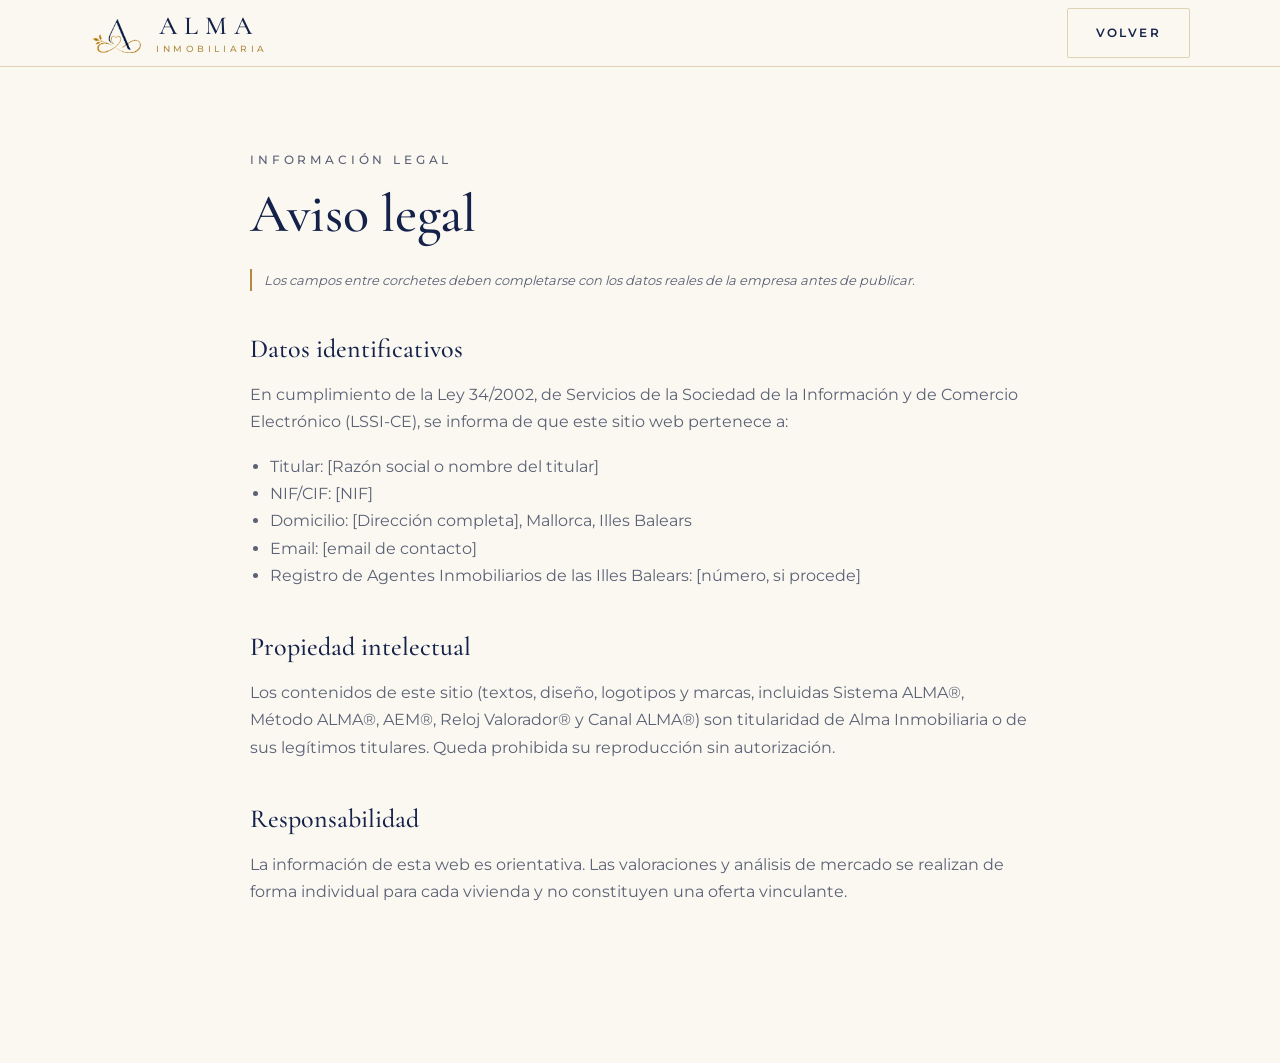
==== aviso-legal.html @ 40e99340 "Add Alma Inmobiliaria website Static one-page site built from the Sistema ALMA® manual, the @almainm" ====
<!doctype html>
<html lang="es">
<head>
  <meta charset="utf-8">
  <meta name="viewport" content="width=device-width, initial-scale=1">
  <title>Aviso legal · Alma Inmobiliaria</title>
  <meta name="robots" content="noindex">
  <link rel="icon" type="image/png" href="assets/img/favicon.png">
  <link rel="preload" href="assets/fonts/cormorant-garamond-normal.woff2" as="font" type="font/woff2" crossorigin>
  <link rel="stylesheet" href="assets/css/fonts.css">
  <link rel="stylesheet" href="assets/css/styles.css">
</head>
<body class="legal">
  <header class="site-header is-scrolled">
    <div class="container header-inner">
      <a class="brand" href="index.html" aria-label="Alma Inmobiliaria, inicio">
        <img class="brand-mark" src="assets/img/alma-mark.png" alt="" width="115" height="83">
        <span class="brand-word"><span class="brand-name">ALMA</span><span class="brand-sub">Inmobiliaria</span></span>
      </a>
      <a class="btn btn-ghost" href="index.html">Volver</a>
    </div>
  </header>
  <main class="section section-paper legal-main">
    <div class="container narrow legal-body">
      <p class="eyebrow">Información legal</p>
      <h1 class="section-title">Aviso legal</h1>
      <p class="legal-note">Los campos entre corchetes deben completarse con los datos reales de la empresa antes de publicar.</p>
      <h2>Datos identificativos</h2>
      <p>En cumplimiento de la Ley 34/2002, de Servicios de la Sociedad de la Información y de Comercio Electrónico (LSSI-CE), se informa de que este sitio web pertenece a:</p>
      <ul>
        <li>Titular: [Razón social o nombre del titular]</li>
        <li>NIF/CIF: [NIF]</li>
        <li>Domicilio: [Dirección completa], Mallorca, Illes Balears</li>
        <li>Email: [email de contacto]</li>
        <li>Registro de Agentes Inmobiliarios de las Illes Balears: [número, si procede]</li>
      </ul>
      <h2>Propiedad intelectual</h2>
      <p>Los contenidos de este sitio (textos, diseño, logotipos y marcas, incluidas Sistema ALMA®, Método ALMA®, AEM®, Reloj Valorador® y Canal ALMA®) son titularidad de Alma Inmobiliaria o de sus legítimos titulares. Queda prohibida su reproducción sin autorización.</p>
      <h2>Responsabilidad</h2>
      <p>La información de esta web es orientativa. Las valoraciones y análisis de mercado se realizan de forma individual para cada vivienda y no constituyen una oferta vinculante.</p>

    </div>
  </main>
</body>
</html>
---- assets/css/fonts.css ----
/* Fuentes autoalojadas (Cormorant Garamond y Montserrat, SIL Open Font License). Subconjunto latino. */
@font-face {
  font-family: 'Cormorant Garamond';
  font-style: italic;
  font-weight: 400;
  font-display: swap;
  src: url('../fonts/cormorant-garamond-italic.woff2') format('woff2');
  unicode-range: U+0000-00FF, U+0131, U+0152-0153, U+02BB-02BC, U+02C6, U+02DA, U+02DC, U+0304, U+0308, U+0329, U+2000-206F, U+20AC, U+2122, U+2191, U+2193, U+2212, U+2215, U+FEFF, U+FFFD;
}
@font-face {
  font-family: 'Cormorant Garamond';
  font-style: italic;
  font-weight: 500;
  font-display: swap;
  src: url('../fonts/cormorant-garamond-italic.woff2') format('woff2');
  unicode-range: U+0000-00FF, U+0131, U+0152-0153, U+02BB-02BC, U+02C6, U+02DA, U+02DC, U+0304, U+0308, U+0329, U+2000-206F, U+20AC, U+2122, U+2191, U+2193, U+2212, U+2215, U+FEFF, U+FFFD;
}
@font-face {
  font-family: 'Cormorant Garamond';
  font-style: normal;
  font-weight: 400;
  font-display: swap;
  src: url('../fonts/cormorant-garamond-normal.woff2') format('woff2');
  unicode-range: U+0000-00FF, U+0131, U+0152-0153, U+02BB-02BC, U+02C6, U+02DA, U+02DC, U+0304, U+0308, U+0329, U+2000-206F, U+20AC, U+2122, U+2191, U+2193, U+2212, U+2215, U+FEFF, U+FFFD;
}
@font-face {
  font-family: 'Cormorant Garamond';
  font-style: normal;
  font-weight: 500;
  font-display: swap;
  src: url('../fonts/cormorant-garamond-normal.woff2') format('woff2');
  unicode-range: U+0000-00FF, U+0131, U+0152-0153, U+02BB-02BC, U+02C6, U+02DA, U+02DC, U+0304, U+0308, U+0329, U+2000-206F, U+20AC, U+2122, U+2191, U+2193, U+2212, U+2215, U+FEFF, U+FFFD;
}
@font-face {
  font-family: 'Cormorant Garamond';
  font-style: normal;
  font-weight: 600;
  font-display: swap;
  src: url('../fonts/cormorant-garamond-normal.woff2') format('woff2');
  unicode-range: U+0000-00FF, U+0131, U+0152-0153, U+02BB-02BC, U+02C6, U+02DA, U+02DC, U+0304, U+0308, U+0329, U+2000-206F, U+20AC, U+2122, U+2191, U+2193, U+2212, U+2215, U+FEFF, U+FFFD;
}
@font-face {
  font-family: 'Montserrat';
  font-style: normal;
  font-weight: 300;
  font-display: swap;
  src: url('../fonts/montserrat-normal.woff2') format('woff2');
  unicode-range: U+0000-00FF, U+0131, U+0152-0153, U+02BB-02BC, U+02C6, U+02DA, U+02DC, U+0304, U+0308, U+0329, U+2000-206F, U+20AC, U+2122, U+2191, U+2193, U+2212, U+2215, U+FEFF, U+FFFD;
}
@font-face {
  font-family: 'Montserrat';
  font-style: normal;
  font-weight: 400;
  font-display: swap;
  src: url('../fonts/montserrat-normal.woff2') format('woff2');
  unicode-range: U+0000-00FF, U+0131, U+0152-0153, U+02BB-02BC, U+02C6, U+02DA, U+02DC, U+0304, U+0308, U+0329, U+2000-206F, U+20AC, U+2122, U+2191, U+2193, U+2212, U+2215, U+FEFF, U+FFFD;
}
@font-face {
  font-family: 'Montserrat';
  font-style: normal;
  font-weight: 500;
  font-display: swap;
  src: url('../fonts/montserrat-normal.woff2') format('woff2');
  unicode-range: U+0000-00FF, U+0131, U+0152-0153, U+02BB-02BC, U+02C6, U+02DA, U+02DC, U+0304, U+0308, U+0329, U+2000-206F, U+20AC, U+2122, U+2191, U+2193, U+2212, U+2215, U+FEFF, U+FFFD;
}
@font-face {
  font-family: 'Montserrat';
  font-style: normal;
  font-weight: 600;
  font-display: swap;
  src: url('../fonts/montserrat-normal.woff2') format('woff2');
  unicode-range: U+0000-00FF, U+0131, U+0152-0153, U+02BB-02BC, U+02C6, U+02DA, U+02DC, U+0304, U+0308, U+0329, U+2000-206F, U+20AC, U+2122, U+2191, U+2193, U+2212, U+2215, U+FEFF, U+FFFD;
}
---- assets/css/styles.css ----
/* ==========================================================================
   Alma Inmobiliaria — hoja de estilos
   Identidad: crema · azul noche · oro. Cormorant Garamond + Montserrat.
   ========================================================================== */

:root {
  --cream: #f7f2e8;
  --cream-2: #f1e9da;
  --paper: #fbf8f2;
  --navy: #14224a;
  --navy-2: #0d1834;
  --navy-3: #1d2f60;
  --gold: #b08a3e;
  --gold-2: #c9a458;
  --gold-soft: #e6d3a8;
  --ink: #1b2440;
  --muted: #5b6275;
  --line: rgba(176, 138, 62, 0.35);
  --line-soft: rgba(20, 34, 74, 0.1);

  --serif: "Cormorant Garamond", "Times New Roman", Georgia, serif;
  --sans: "Montserrat", "Helvetica Neue", Arial, sans-serif;

  --radius: 2px;
  --container: 1180px;
  --gutter: clamp(16px, 4vw, 40px);
  --section-y: clamp(72px, 11vw, 140px);
  --ease: cubic-bezier(0.22, 0.61, 0.36, 1);
}

*,
*::before,
*::after { box-sizing: border-box; }

html { scroll-behavior: smooth; scroll-padding-top: 84px; -webkit-text-size-adjust: 100%; }

body {
  margin: 0;
  background: var(--paper);
  color: var(--ink);
  font-family: var(--sans);
  font-weight: 400;
  font-size: 16px;
  line-height: 1.7;
  -webkit-font-smoothing: antialiased;
  text-rendering: optimizeLegibility;
  overflow-x: hidden;
}

img { max-width: 100%; height: auto; display: block; }
a { color: inherit; }
p { margin: 0 0 1.1em; }
h1, h2, h3 { margin: 0; font-weight: 500; }
ul, ol { margin: 0; padding: 0; }
button { font: inherit; cursor: pointer; }

:focus-visible { outline: 2px solid var(--gold); outline-offset: 3px; }

.sr-only {
  position: absolute; width: 1px; height: 1px; padding: 0; margin: -1px;
  overflow: hidden; clip: rect(0 0 0 0); white-space: nowrap; border: 0;
}

.skip-link {
  position: absolute; left: 16px; top: -60px; z-index: 100;
  background: var(--navy); color: var(--cream); padding: 10px 16px; text-decoration: none;
}
.skip-link:focus { top: 12px; }

.container { width: 100%; max-width: var(--container); margin: 0 auto; padding: 0 var(--gutter); }
.narrow { max-width: 860px; }
.center { text-align: center; }

/* ---------- Tipografía de marca ---------- */

.eyebrow {
  font-family: var(--sans);
  font-size: 12px;
  font-weight: 500;
  letter-spacing: 0.32em;
  text-transform: uppercase;
  color: var(--gold);
  margin: 0 0 14px;
}
.eyebrow-center { text-align: center; }
.eyebrow-light { color: var(--gold-2); }

.rule {
  display: block; width: 72px; height: 1px; margin: 0 auto 28px;
  background: linear-gradient(90deg, transparent, var(--gold), transparent);
}
.rule-left { margin-left: 0; background: linear-gradient(90deg, var(--gold), transparent); }

.section-title {
  font-family: var(--serif);
  font-weight: 500;
  font-size: clamp(32px, 4.6vw, 54px);
  line-height: 1.12;
  letter-spacing: -0.005em;
  color: var(--navy);
  margin-bottom: 24px;
  text-wrap: balance;
}
.section-title em, .hero-title em { font-style: normal; color: var(--gold); }

.section-lead {
  font-size: clamp(16px, 1.6vw, 18px);
  color: var(--muted);
  max-width: 720px;
  margin-left: auto;
  margin-right: auto;
}
.section-head { margin-bottom: clamp(40px, 6vw, 72px); }

.gold { color: var(--gold); }

/* ---------- Botones ---------- */

.btn {
  display: inline-flex; align-items: center; justify-content: center; gap: 10px;
  min-height: 50px; padding: 14px 28px;
  font-family: var(--sans); font-size: 12px; font-weight: 600;
  letter-spacing: 0.2em; text-transform: uppercase; text-decoration: none;
  border: 1px solid transparent; border-radius: var(--radius);
  transition: background-color .3s var(--ease), color .3s var(--ease), border-color .3s var(--ease), transform .3s var(--ease);
}
.btn:hover { transform: translateY(-1px); }
.btn-navy { background: var(--navy); color: var(--cream); }
.btn-navy:hover { background: var(--navy-3); }
.btn-gold { background: var(--gold); color: #fff; }
.btn-gold:hover { background: #9c7931; }
.btn-ghost { border-color: var(--line); color: var(--navy); background: transparent; }
.btn-ghost:hover { border-color: var(--gold); color: var(--gold); }
.btn-block { width: 100%; }

/* ---------- Cabecera ---------- */

.site-header {
  position: fixed; inset: 0 0 auto; z-index: 50;
  transition: padding .35s var(--ease);
  padding: 18px 0;
}
/* El fondo va en un pseudo-elemento: un backdrop-filter en la propia cabecera
   atraparía el menú móvil (position: fixed) dentro de ella. */
.site-header::before {
  content: ""; position: absolute; inset: 0; z-index: -1;
  background: rgba(251, 248, 242, 0.94);
  backdrop-filter: saturate(140%) blur(10px);
  -webkit-backdrop-filter: saturate(140%) blur(10px);
  box-shadow: 0 1px 0 var(--line);
  opacity: 0; transition: opacity .35s var(--ease);
}
.site-header.is-scrolled { padding: 8px 0; }
.site-header.is-scrolled::before { opacity: 1; }
.header-inner { display: flex; align-items: center; justify-content: space-between; gap: 24px; }

.brand { display: flex; align-items: center; gap: 12px; text-decoration: none; }
.brand-mark { width: 54px; height: auto; }
.brand-word { display: flex; flex-direction: column; line-height: 1; }
.brand-name {
  font-family: var(--serif); font-size: 26px; font-weight: 500;
  letter-spacing: 0.28em; color: var(--navy); margin: 0; padding-left: 0.1em;
}
.brand-sub {
  font-family: var(--sans); font-size: 8.5px; font-weight: 500;
  letter-spacing: 0.42em; text-transform: uppercase; color: var(--gold); margin: 6px 0 0;
}

.main-nav { display: flex; align-items: center; gap: 28px; }
.main-nav ul { display: flex; gap: 26px; list-style: none; }
.main-nav a:not(.btn) {
  font-size: 12px; font-weight: 500; letter-spacing: 0.14em; text-transform: uppercase;
  text-decoration: none; color: var(--navy); position: relative; padding: 6px 0;
}
.main-nav a:not(.btn)::after {
  content: ""; position: absolute; left: 0; right: 0; bottom: 0; height: 1px;
  background: var(--gold); transform: scaleX(0); transform-origin: left;
  transition: transform .35s var(--ease);
}
.main-nav a:not(.btn):hover::after,
.main-nav a.is-active::after { transform: scaleX(1); }
.nav-cta { min-height: 42px; padding: 10px 20px; }

.nav-toggle {
  display: none; width: 44px; height: 44px; border: 1px solid var(--line);
  background: transparent; border-radius: var(--radius); position: relative;
}
.nav-toggle-bar {
  position: absolute; left: 11px; right: 11px; height: 1.5px; background: var(--navy);
  transition: transform .3s var(--ease), top .3s var(--ease);
}
.nav-toggle-bar:nth-of-type(2) { top: 17px; }
.nav-toggle-bar:nth-of-type(3) { top: 25px; }
.nav-toggle[aria-expanded="true"] .nav-toggle-bar:nth-of-type(2) { top: 21px; transform: rotate(45deg); }
.nav-toggle[aria-expanded="true"] .nav-toggle-bar:nth-of-type(3) { top: 21px; transform: rotate(-45deg); }

@media (max-width: 1060px) {
  .main-nav ul { gap: 18px; }
  .main-nav a:not(.btn) { letter-spacing: 0.1em; font-size: 11px; }
}

@media (max-width: 960px) {
  .nav-toggle { display: block; }
  .main-nav {
    position: fixed; inset: 0; z-index: -1;
    flex-direction: column; justify-content: center; gap: 36px;
    background: var(--paper);
    opacity: 0; visibility: hidden;
    transition: opacity .35s var(--ease), visibility .35s;
  }
  .main-nav.is-open { opacity: 1; visibility: visible; }
  .main-nav ul { flex-direction: column; align-items: center; gap: 22px; }
  .main-nav a:not(.btn) { font-family: var(--serif); font-size: 30px; letter-spacing: 0.02em; text-transform: none; }
  body.nav-open { overflow: hidden; }
}

/* ---------- Hero ---------- */

.hero {
  position: relative; overflow: hidden;
  background: linear-gradient(180deg, var(--paper) 0%, var(--cream) 100%);
  padding: clamp(130px, 16vw, 190px) 0 clamp(48px, 7vw, 80px);
}
.hero-glow {
  position: absolute; width: 900px; height: 900px; left: 50%; top: -280px; transform: translateX(-50%);
  background: radial-gradient(closest-side, rgba(230, 211, 168, 0.45), transparent 70%);
  pointer-events: none;
}
.hero-grid {
  position: relative; display: grid; grid-template-columns: 1.15fr 0.85fr;
  gap: clamp(40px, 6vw, 88px); align-items: center;
}
.hero-title {
  font-family: var(--serif); font-weight: 500;
  font-size: clamp(44px, 7vw, 88px); line-height: 1.02; letter-spacing: -0.015em;
  color: var(--navy); margin-bottom: 28px;
}
.hero-lead { font-size: clamp(16px, 1.7vw, 19px); color: var(--muted); max-width: 560px; margin-bottom: 36px; }
.hero-lead strong { color: var(--navy); font-weight: 600; }
.hero-actions { display: flex; flex-wrap: wrap; gap: 14px; }

.frame {
  position: relative; border: 1px solid var(--line); padding: clamp(32px, 4vw, 52px) clamp(24px, 3.5vw, 44px);
  background: rgba(251, 248, 242, 0.75); text-align: center;
}
.frame::before {
  content: ""; position: absolute; inset: 10px; border: 1px solid rgba(176, 138, 62, 0.14); pointer-events: none;
}
.hero-card { position: relative; }
.hero-question {
  font-family: var(--serif); font-size: clamp(26px, 2.8vw, 34px); line-height: 1.2;
  color: var(--navy); margin-bottom: 22px;
}
.hero-card-note { font-size: 14px; color: var(--muted); margin-bottom: 28px; }
.hero-card-mark { width: 64px; margin: 0 auto; opacity: .95; }

.hero-strip {
  position: relative; list-style: none; display: grid; grid-template-columns: repeat(3, 1fr);
  margin-top: clamp(56px, 8vw, 96px); border-top: 1px solid var(--line);
}
.hero-strip li {
  padding: 22px 20px 0; font-size: 13px; letter-spacing: 0.04em; color: var(--navy);
  display: flex; gap: 14px; align-items: baseline;
}
.hero-strip li + li { border-left: 1px solid var(--line-soft); }
.strip-num { font-family: var(--serif); font-size: 22px; color: var(--gold); }

/* ---------- Secciones ---------- */

.section { padding: var(--section-y) 0; position: relative; }
.section-paper { background: var(--paper); }
.section-cream { background: var(--cream); }
.section-navy {
  background: radial-gradient(120% 90% at 50% 0%, var(--navy-3) 0%, var(--navy) 45%, var(--navy-2) 100%);
  color: rgba(247, 242, 232, 0.82);
}
.section-navy .section-title { color: var(--cream); }
.section-navy .section-title em { color: var(--gold-2); }
.section-navy .section-lead { color: rgba(247, 242, 232, 0.7); }

/* Filosofía: contraste */
.contrast {
  display: grid; grid-template-columns: 1fr 1fr; margin-top: clamp(48px, 7vw, 80px);
  border: 1px solid var(--line);
}
.contrast-col { padding: clamp(28px, 4vw, 48px); }
.contrast-sector { background: var(--cream); }
.contrast-alma { background: var(--navy); color: rgba(247, 242, 232, 0.88); }
.contrast-title {
  font-family: var(--sans); font-size: 12px; font-weight: 600; letter-spacing: 0.24em;
  text-transform: uppercase; margin-bottom: 22px;
}
.contrast-sector .contrast-title { color: var(--muted); }
.contrast-alma .contrast-title { color: var(--gold-2); }
.contrast ul { list-style: none; }
.contrast li {
  font-family: var(--serif); font-size: clamp(19px, 2vw, 22px); line-height: 1.35;
  padding: 12px 0 12px 30px; position: relative; border-top: 1px solid var(--line-soft);
}
.contrast-alma li { border-top-color: rgba(247, 242, 232, 0.1); }
.contrast-sector li { color: var(--muted); }
.contrast-sector li::before { content: "—"; position: absolute; left: 0; color: #a4a8b4; }
.contrast-alma li::before { content: "✦"; position: absolute; left: 0; top: 14px; font-size: 13px; color: var(--gold-2); }

.never { margin-top: clamp(64px, 9vw, 110px); }
.never-list { list-style: none; display: grid; grid-template-columns: repeat(3, 1fr); gap: clamp(20px, 3vw, 36px); margin-top: 18px; }
.never-list li { border-top: 1px solid var(--gold); padding-top: 22px; }
.never-num { font-family: var(--serif); font-size: 44px; line-height: 1; color: var(--gold); display: block; margin-bottom: 12px; }
.never-list h3 { font-family: var(--serif); font-size: 26px; color: var(--navy); margin-bottom: 10px; line-height: 1.2; }
.never-list p { color: var(--muted); font-size: 15px; }

/* Método */
.method {
  border: 1px solid rgba(201, 164, 88, 0.3);
  background: rgba(13, 24, 52, 0.45);
}
.method-tabs { display: grid; grid-template-columns: repeat(6, 1fr); position: relative; border-bottom: 1px solid rgba(201, 164, 88, 0.25); }
.method-tab {
  background: transparent; border: 0; color: rgba(247, 242, 232, 0.6);
  padding: 22px 8px 20px; display: flex; flex-direction: column; align-items: center; gap: 6px;
  font-size: 11px; font-weight: 500; letter-spacing: 0.2em; text-transform: uppercase;
  transition: color .3s var(--ease), background-color .3s var(--ease);
}
.method-tab + .method-tab { border-left: 1px solid rgba(201, 164, 88, 0.14); }
.method-roman { font-family: var(--serif); font-size: 30px; letter-spacing: 0; text-transform: none; color: var(--gold-2); line-height: 1; }
.method-tab:hover { color: var(--cream); background: rgba(247, 242, 232, 0.03); }
.method-tab[aria-selected="true"] { color: var(--cream); background: rgba(201, 164, 88, 0.08); }
.method-progress { position: absolute; left: 0; right: 0; bottom: -1px; height: 2px; }
.method-progress-bar {
  display: block; height: 100%; width: calc(100% / 6); background: var(--gold-2);
  transition: transform .5s var(--ease);
}
.method-panels { padding: clamp(28px, 5vw, 60px); min-height: 440px; }
.method-panel { display: grid; grid-template-columns: 1fr 1fr; column-gap: clamp(28px, 5vw, 64px); animation: fadeUp .5s var(--ease); }
.method-panel[hidden] { display: none; }
.method-kicker { grid-column: 1 / -1; font-size: 12px; letter-spacing: 0.2em; text-transform: uppercase; color: var(--gold-2); }
.method-panel h3 { font-family: var(--serif); font-size: clamp(44px, 6vw, 72px); color: var(--cream); line-height: 1; margin-bottom: 20px; grid-column: 1; }
.method-panel blockquote {
  grid-column: 1; margin: 0 0 20px; font-family: var(--serif); font-style: italic;
  font-size: clamp(21px, 2.2vw, 26px); line-height: 1.35; color: var(--gold-soft);
}
.method-panel > p:not(.method-kicker) { grid-column: 2; grid-row: 2 / span 2; }
.method-panel .ticks { grid-column: 2; }
.method-panel strong { color: var(--cream); }

.ticks { list-style: none; }
.ticks li { position: relative; padding: 8px 0 8px 28px; font-size: 15px; }
.ticks li::before {
  content: ""; position: absolute; left: 0; top: 17px; width: 14px; height: 1px; background: var(--gold);
}
.section-navy .ticks li { border-top: 1px solid rgba(247, 242, 232, 0.08); }

@keyframes fadeUp { from { opacity: 0; transform: translateY(10px); } to { opacity: 1; transform: none; } }

/* Diagnóstico / Reloj */
.diag-grid { display: grid; grid-template-columns: 1fr 1fr; gap: clamp(40px, 6vw, 88px); align-items: center; }
.diag-copy p { color: var(--muted); }
.diag-copy strong { color: var(--navy); }
.diag-quote {
  font-family: var(--serif); font-size: 24px; line-height: 1.35; color: var(--navy) !important;
  border-left: 1px solid var(--gold); padding-left: 22px; margin-top: 28px;
}

.dial-card { border: 1px solid var(--line); background: var(--cream); padding: clamp(24px, 3.5vw, 40px); }
.dial { width: 100%; max-width: 420px; margin: 0 auto 10px; overflow: visible; }
.dial-seg { stroke: #e3d6bb; transition: stroke .35s var(--ease); cursor: pointer; }
.dial-seg[data-seg="3"] { stroke: #d9c79f; }
.dial-seg[data-seg="2"] { stroke: #c9ae72; }
.dial-seg[data-seg="1"] { stroke: #b3a07a; }
.dial-seg[data-seg="0"] { stroke: #a39d93; }
.dial-seg.is-active[data-seg="3"] { stroke: #c9a458; }
.dial-seg.is-active[data-seg="2"] { stroke: var(--gold); }
.dial-seg.is-active[data-seg="1"] { stroke: #7b6c4f; }
.dial-seg.is-active[data-seg="0"] { stroke: #5b6275; }
.dial-ticks path { stroke: var(--line); stroke-width: 1; }
.dial-needle { transform-origin: 160px 170px; transition: transform .8s cubic-bezier(.34, 1.4, .5, 1); }
.dial-needle line { stroke: var(--navy); stroke-width: 2; stroke-linecap: round; }
.dial-needle circle { fill: var(--navy); }
.dial-hub { fill: var(--navy); stroke: var(--cream); stroke-width: 3; }

.dial-buttons { display: grid; grid-template-columns: repeat(4, 1fr); gap: 6px; margin-bottom: 24px; }
.dial-buttons button {
  border: 1px solid var(--line); background: transparent; color: var(--navy);
  padding: 10px 4px; font-size: 10.5px; font-weight: 600; letter-spacing: 0.1em; text-transform: uppercase;
  border-radius: var(--radius); transition: all .3s var(--ease);
}
.dial-buttons button:hover { border-color: var(--gold); }
.dial-buttons button[aria-checked="true"] { background: var(--navy); color: var(--cream); border-color: var(--navy); }

.dial-label { font-family: var(--serif); font-size: 30px; color: var(--navy); margin-bottom: 6px; }
.dial-text { color: var(--muted); font-size: 15px; min-height: 5.1em; }
.dial-meters { margin: 0; display: grid; gap: 10px; }
.dial-meters div { display: grid; grid-template-columns: 170px 1fr; align-items: center; gap: 12px; }
.dial-meters dt { font-size: 11px; letter-spacing: 0.16em; text-transform: uppercase; color: var(--navy); }
.dial-meters dd { margin: 0; }
.meter { display: block; height: 4px; background: rgba(20, 34, 74, 0.1); overflow: hidden; }
.meter span { display: block; height: 100%; width: 50%; background: var(--gold); transition: width .7s var(--ease); }
.dial-foot { font-size: 12px; color: var(--muted); margin: 22px 0 0; font-style: italic; }

/* Canal ALMA */
.canal-grid { display: grid; grid-template-columns: 0.8fr 1.2fr; gap: clamp(40px, 7vw, 100px); align-items: center; }
.canal-copy p { color: var(--muted); }
.canal-copy strong { color: var(--navy); }
.canal-note { font-family: var(--serif); font-size: 24px; color: var(--navy) !important; margin-top: 24px; }

.phone {
  width: 100%; max-width: 340px; margin: 0 auto; border-radius: 36px; padding: 12px;
  background: var(--navy-2); box-shadow: 0 40px 80px -30px rgba(13, 24, 52, 0.55), 0 0 0 1px rgba(201, 164, 88, 0.35);
}
.phone-top {
  display: flex; align-items: center; gap: 12px; padding: 18px 16px 14px;
  background: var(--navy); border-radius: 26px 26px 0 0;
}
.phone-top img { width: 40px; }
.phone-title { margin: 0; color: var(--cream); font-size: 13px; font-weight: 600; line-height: 1.3; }
.phone-sub { margin: 0; color: rgba(247, 242, 232, 0.55); font-size: 11px; }
.phone-body {
  background: #efe7d8; border-radius: 0 0 26px 26px; padding: 16px 12px 22px; min-height: 380px;
  display: flex; flex-direction: column; gap: 8px;
  background-image: radial-gradient(rgba(176, 138, 62, 0.12) 1px, transparent 1px); background-size: 14px 14px;
}
.msg {
  max-width: 84%; padding: 9px 12px 18px; border-radius: 10px; font-size: 13px; line-height: 1.45;
  position: relative; box-shadow: 0 1px 1px rgba(0, 0, 0, 0.06);
  opacity: 0; transform: translateY(8px); transition: opacity .5s var(--ease), transform .5s var(--ease);
}
.msg.is-shown { opacity: 1; transform: none; }
.msg-in { background: #fff; align-self: flex-start; border-top-left-radius: 2px; }
.msg-out { background: #dfeccb; align-self: flex-end; border-top-right-radius: 2px; }
.msg-doc { background: #fff; align-self: flex-start; border-left: 3px solid var(--gold); font-weight: 500; color: var(--navy); }
.msg-time { position: absolute; right: 10px; bottom: 4px; font-size: 10px; color: #8a8f9c; }

/* Pilares */
.pillars {
  list-style: none; display: grid; grid-template-columns: repeat(4, 1fr);
  border-top: 1px solid var(--line); border-left: 1px solid var(--line);
}
.pillar {
  padding: clamp(24px, 3vw, 36px); border-right: 1px solid var(--line); border-bottom: 1px solid var(--line);
  transition: background-color .4s var(--ease);
}
.pillar:hover { background: var(--cream); }
.pillar span { font-family: var(--serif); font-size: 18px; color: var(--gold); display: block; margin-bottom: 18px; }
.pillar h3 { font-family: var(--serif); font-size: 24px; line-height: 1.2; color: var(--navy); margin-bottom: 12px; }
.pillar p { color: var(--muted); font-size: 14.5px; margin: 0; }

/* Mallorca */
.section-mallorca .section-title { font-size: clamp(40px, 6vw, 72px); }
.island-cards { display: grid; grid-template-columns: repeat(3, 1fr); gap: 1px; background: rgba(201, 164, 88, 0.25); border: 1px solid rgba(201, 164, 88, 0.25); }
.island-card { background: var(--navy); padding: clamp(28px, 3.5vw, 44px); }
.island-card h3 { font-family: var(--serif); font-size: 28px; color: var(--cream); margin-bottom: 12px; }
.island-card p { margin: 0; font-size: 15px; }

/* Quién soy */
.about-grid { display: grid; grid-template-columns: 0.8fr 1.2fr; gap: clamp(40px, 7vw, 100px); align-items: start; }
.portrait { margin: 0; position: sticky; top: 110px; }
.portrait-frame {
  position: relative; aspect-ratio: 4 / 5; border: 1px solid var(--line); padding: 14px;
  background: linear-gradient(160deg, var(--cream) 0%, var(--cream-2) 100%);
  display: grid; place-items: center; overflow: hidden;
}
.portrait-frame img { position: absolute; inset: 14px; width: calc(100% - 28px); height: calc(100% - 28px); object-fit: cover; }
.portrait-monogram { font-family: var(--serif); font-size: clamp(120px, 16vw, 200px); color: rgba(176, 138, 62, 0.35); line-height: 1; }
.portrait figcaption { margin-top: 18px; display: flex; flex-direction: column; gap: 4px; }
.portrait-name { font-family: var(--serif); font-size: 24px; color: var(--navy); }
.portrait-role { font-size: 11px; letter-spacing: 0.22em; text-transform: uppercase; color: var(--gold); }
.about-copy p { color: var(--muted); }
.about-copy strong { color: var(--navy); }
.about-lead { font-family: var(--serif); font-size: clamp(22px, 2.4vw, 28px); line-height: 1.35; color: var(--navy) !important; }

.patterns { margin-top: 36px; border: 1px solid var(--line); padding: clamp(24px, 3vw, 36px); background: var(--cream); }
.patterns ul { list-style: none; display: grid; grid-template-columns: 1fr 1fr; gap: 16px 28px; margin: 8px 0 20px; }
.patterns li { font-size: 15px; color: var(--muted); }
.patterns li strong { display: block; font-family: var(--serif); font-size: 22px; font-weight: 500; }
.patterns-close { font-family: var(--serif); font-style: italic; font-size: 21px; color: var(--gold) !important; margin: 0; }

/* FAQ */
.faq { border-top: 1px solid var(--line); }
.faq details { border-bottom: 1px solid var(--line); }
.faq summary {
  list-style: none; cursor: pointer; position: relative;
  padding: 26px 48px 26px 0; font-family: var(--serif); font-size: clamp(21px, 2.3vw, 26px);
  color: var(--navy); line-height: 1.3;
}
.faq summary::-webkit-details-marker { display: none; }
.faq summary::after {
  content: "+"; position: absolute; right: 4px; top: 50%; transform: translateY(-50%);
  font-family: var(--sans); font-weight: 300; font-size: 28px; color: var(--gold); transition: transform .3s var(--ease);
}
.faq details[open] summary::after { transform: translateY(-50%) rotate(45deg); }
.faq-body { padding: 0 0 24px; color: var(--muted); max-width: 720px; animation: fadeUp .4s var(--ease); }
.faq-body strong, .faq-body em { color: var(--navy); }
.faq-list { padding-left: 22px; }
.faq-list li { padding: 4px 0; }

/* Contacto */
.contact-grid { display: grid; grid-template-columns: 1fr 1fr; gap: clamp(40px, 7vw, 100px); align-items: start; }
.contact-points { list-style: none; margin: 28px 0; }
.contact-points li { display: flex; gap: 16px; padding: 14px 0; border-top: 1px solid rgba(247, 242, 232, 0.1); }
.contact-points span { font-family: var(--serif); font-size: 24px; color: var(--gold-2); line-height: 1.1; min-width: 18px; }
.contact-social a { color: var(--gold-2); }

.contact-form {
  background: var(--paper); color: var(--ink); padding: clamp(24px, 4vw, 44px);
  border: 1px solid rgba(201, 164, 88, 0.5); box-shadow: 0 40px 80px -40px rgba(0, 0, 0, 0.6);
}
.field { margin: 0 0 18px; border: 0; padding: 0; min-width: 0; }
.field-row { display: grid; grid-template-columns: 1fr 1fr; gap: 14px; }
.field label, .field legend {
  display: block; font-size: 11px; font-weight: 600; letter-spacing: 0.16em; text-transform: uppercase;
  color: var(--navy); margin-bottom: 8px; padding: 0;
}
.opt { font-weight: 400; color: var(--muted); letter-spacing: 0.04em; text-transform: none; }
.field input, .field textarea {
  width: 100%; font: inherit; font-size: 16px; color: var(--ink);
  border: 0; border-bottom: 1px solid rgba(20, 34, 74, 0.25); background: transparent;
  padding: 8px 0; border-radius: 0; transition: border-color .3s var(--ease);
}
.field textarea { border: 1px solid rgba(20, 34, 74, 0.2); padding: 10px 12px; resize: vertical; }
.field input:focus, .field textarea:focus { outline: none; border-color: var(--gold); }
.field input[aria-invalid="true"] { border-color: #b3261e; }
.field input::placeholder { color: #a1a5b1; }

.chips { display: flex; flex-wrap: wrap; gap: 8px; }
.chip { position: relative; }
.chip input { position: absolute; inset: 0; opacity: 0; pointer-events: none; }
.chip span {
  display: inline-block; padding: 8px 14px; font-size: 13px; border: 1px solid var(--line); border-radius: 40px;
  cursor: pointer; transition: all .25s var(--ease); color: var(--navy);
}
.chip input:checked + span { background: var(--navy); color: var(--cream); border-color: var(--navy); }
.chip input:focus-visible + span { outline: 2px solid var(--gold); outline-offset: 2px; }

.consent { display: flex; gap: 12px; align-items: flex-start; font-size: 13px; color: var(--muted); margin: 8px 0 22px; line-height: 1.5; }
.consent input { margin-top: 3px; accent-color: var(--navy); width: 16px; height: 16px; flex: none; }
.consent a { color: var(--navy); }

.form-status { margin: 14px 0 0; font-size: 14px; min-height: 1.5em; }
.form-status.is-error { color: #b3261e; }
.form-status.is-ok { color: #2e6b3a; }
.hp { position: absolute; left: -9999px; }

/* Pie */
.site-footer { background: var(--navy-2); color: rgba(247, 242, 232, 0.65); padding: 72px 0 40px; font-size: 13px; }
.footer-inner { display: grid; grid-template-columns: 1.2fr 1fr; gap: 40px 60px; }
.footer-brand img { width: 64px; margin-bottom: 10px; }
.footer-brand .brand-name { color: var(--cream); font-size: 30px; }
.footer-brand .brand-sub { color: var(--gold-2); }
.footer-quote { font-family: var(--serif); font-style: italic; font-size: 20px; color: rgba(247, 242, 232, 0.8); margin-top: 22px; max-width: 380px; }
.footer-nav { display: grid; grid-template-columns: 1fr 1fr; gap: 10px 24px; align-content: start; }
.footer-nav a { text-decoration: none; letter-spacing: 0.14em; text-transform: uppercase; font-size: 11px; }
.footer-nav a:hover { color: var(--gold-2); }
.footer-legal { grid-column: 1 / -1; border-top: 1px solid rgba(247, 242, 232, 0.1); padding-top: 24px; display: flex; flex-wrap: wrap; justify-content: space-between; gap: 12px; }
.footer-legal p { margin: 0; }
.footer-legal a { color: rgba(247, 242, 232, 0.8); }

/* ---------- Animaciones de entrada ---------- */

.js .reveal { opacity: 0; transform: translateY(18px); transition: opacity .9s var(--ease), transform .9s var(--ease); }
.js .reveal.is-visible { opacity: 1; transform: none; }

@media (prefers-reduced-motion: reduce) {
  html { scroll-behavior: auto; }
  *, *::before, *::after { animation: none !important; transition: none !important; }
  .js .reveal, .msg { opacity: 1; transform: none; }
}

/* ---------- Responsive ---------- */

@media (max-width: 960px) {
  .hero-grid, .diag-grid, .canal-grid, .about-grid, .contact-grid { grid-template-columns: 1fr; }
  .hero-card { max-width: 520px; }
  .pillars { grid-template-columns: repeat(2, 1fr); }
  .never-list { grid-template-columns: 1fr; }
  .island-cards { grid-template-columns: 1fr; }
  .method-tabs { grid-template-columns: repeat(3, 1fr); }
  .method-tab:nth-child(4) { border-left: 0; }
  .method-tab:nth-child(n+4) { border-top: 1px solid rgba(201, 164, 88, 0.14); }
  .method-progress { display: none; }
  .method-panel { grid-template-columns: 1fr; }
  .method-panel > p:not(.method-kicker), .method-panel .ticks, .method-panel h3, .method-panel blockquote { grid-column: 1; grid-row: auto; }
  .portrait { position: static; max-width: 420px; }
  .canal-grid .phone { order: 2; }
}

@media (max-width: 640px) {
  .hero-strip { grid-template-columns: 1fr; }
  .hero-strip li { padding: 16px 0 0; }
  .hero-strip li + li { border-left: 0; }
  .contrast { grid-template-columns: 1fr; }
  .pillars { grid-template-columns: 1fr; }
  .patterns ul { grid-template-columns: 1fr; }
  .field-row { grid-template-columns: 1fr; gap: 0; }
  .dial-buttons { grid-template-columns: repeat(2, 1fr); }
  .dial-meters div { grid-template-columns: 1fr; gap: 6px; }
  .footer-inner { grid-template-columns: 1fr; }
  .method-tab { padding: 16px 4px 14px; font-size: 10px; letter-spacing: 0.12em; }
  .method-roman { font-size: 24px; }
  .brand-mark { width: 44px; }
  .brand-name { font-size: 22px; }
  .hero-actions .btn { width: 100%; }
}

/* Páginas legales */
.legal-main { padding-top: 150px; }
.legal-body h2 { font-family: var(--serif); font-size: 26px; color: var(--navy); margin: 36px 0 10px; }
.legal-body p, .legal-body li { color: var(--muted); }
.legal-body ul { padding-left: 20px; }
.legal-note { font-size: 13px; font-style: italic; border-left: 2px solid var(--gold); padding-left: 12px; }

/* Ajustes finos */
.island-card h3, .pillar h3, .never-list h3 { line-height: 1.2; }
.field label.chip { display: inline-block; margin: 0; font-size: inherit; font-weight: 400; letter-spacing: normal; text-transform: none; }
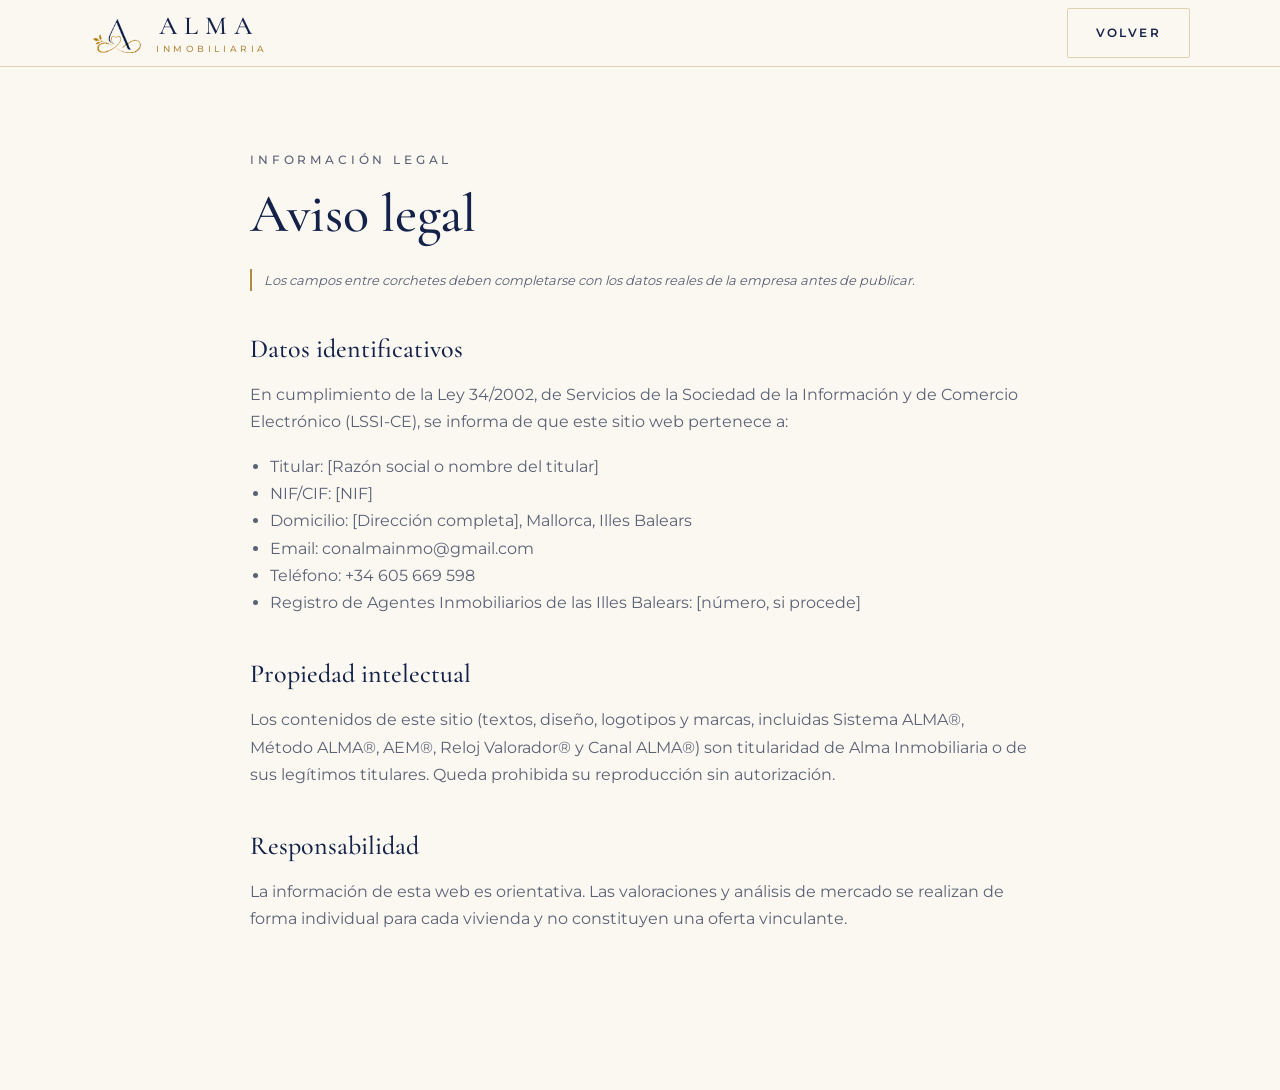
==== commit 14845c22: "Add Gricel's photo and contact details - Portrait in the "Quién soy" section (assets/img/gricel.jpg," ====
--- a/aviso-legal.html
+++ b/aviso-legal.html
@@ -31,7 +31,8 @@
         <li>Titular: [Razón social o nombre del titular]</li>
         <li>NIF/CIF: [NIF]</li>
         <li>Domicilio: [Dirección completa], Mallorca, Illes Balears</li>
-        <li>Email: [email de contacto]</li>
+        <li>Email: conalmainmo@gmail.com</li>
+        <li>Teléfono: +34 605 669 598</li>
         <li>Registro de Agentes Inmobiliarios de las Illes Balears: [número, si procede]</li>
       </ul>
       <h2>Propiedad intelectual</h2>
--- a/assets/css/styles.css
+++ b/assets/css/styles.css
@@ -611,3 +611,13 @@
 /* Ajustes finos */
 .island-card h3, .pillar h3, .never-list h3 { line-height: 1.2; }
 .field label.chip { display: inline-block; margin: 0; font-size: inherit; font-weight: 400; letter-spacing: normal; text-transform: none; }
+
+/* Contacto directo */
+.contact-direct { list-style: none; display: grid; gap: 14px; margin-top: 8px; }
+.contact-direct li { display: grid; gap: 2px; }
+.contact-label { font-size: 11px; letter-spacing: 0.2em; text-transform: uppercase; color: var(--gold-2); }
+.contact-direct a { font-family: var(--serif); font-size: 24px; color: var(--cream); text-decoration: none; user-select: all; }
+.contact-direct a:hover { color: var(--gold-soft); }
+.footer-contact { margin-top: 18px; line-height: 1.9; }
+.footer-contact a { color: rgba(247, 242, 232, 0.85); text-decoration: none; }
+.footer-contact a:hover { color: var(--gold-2); }
